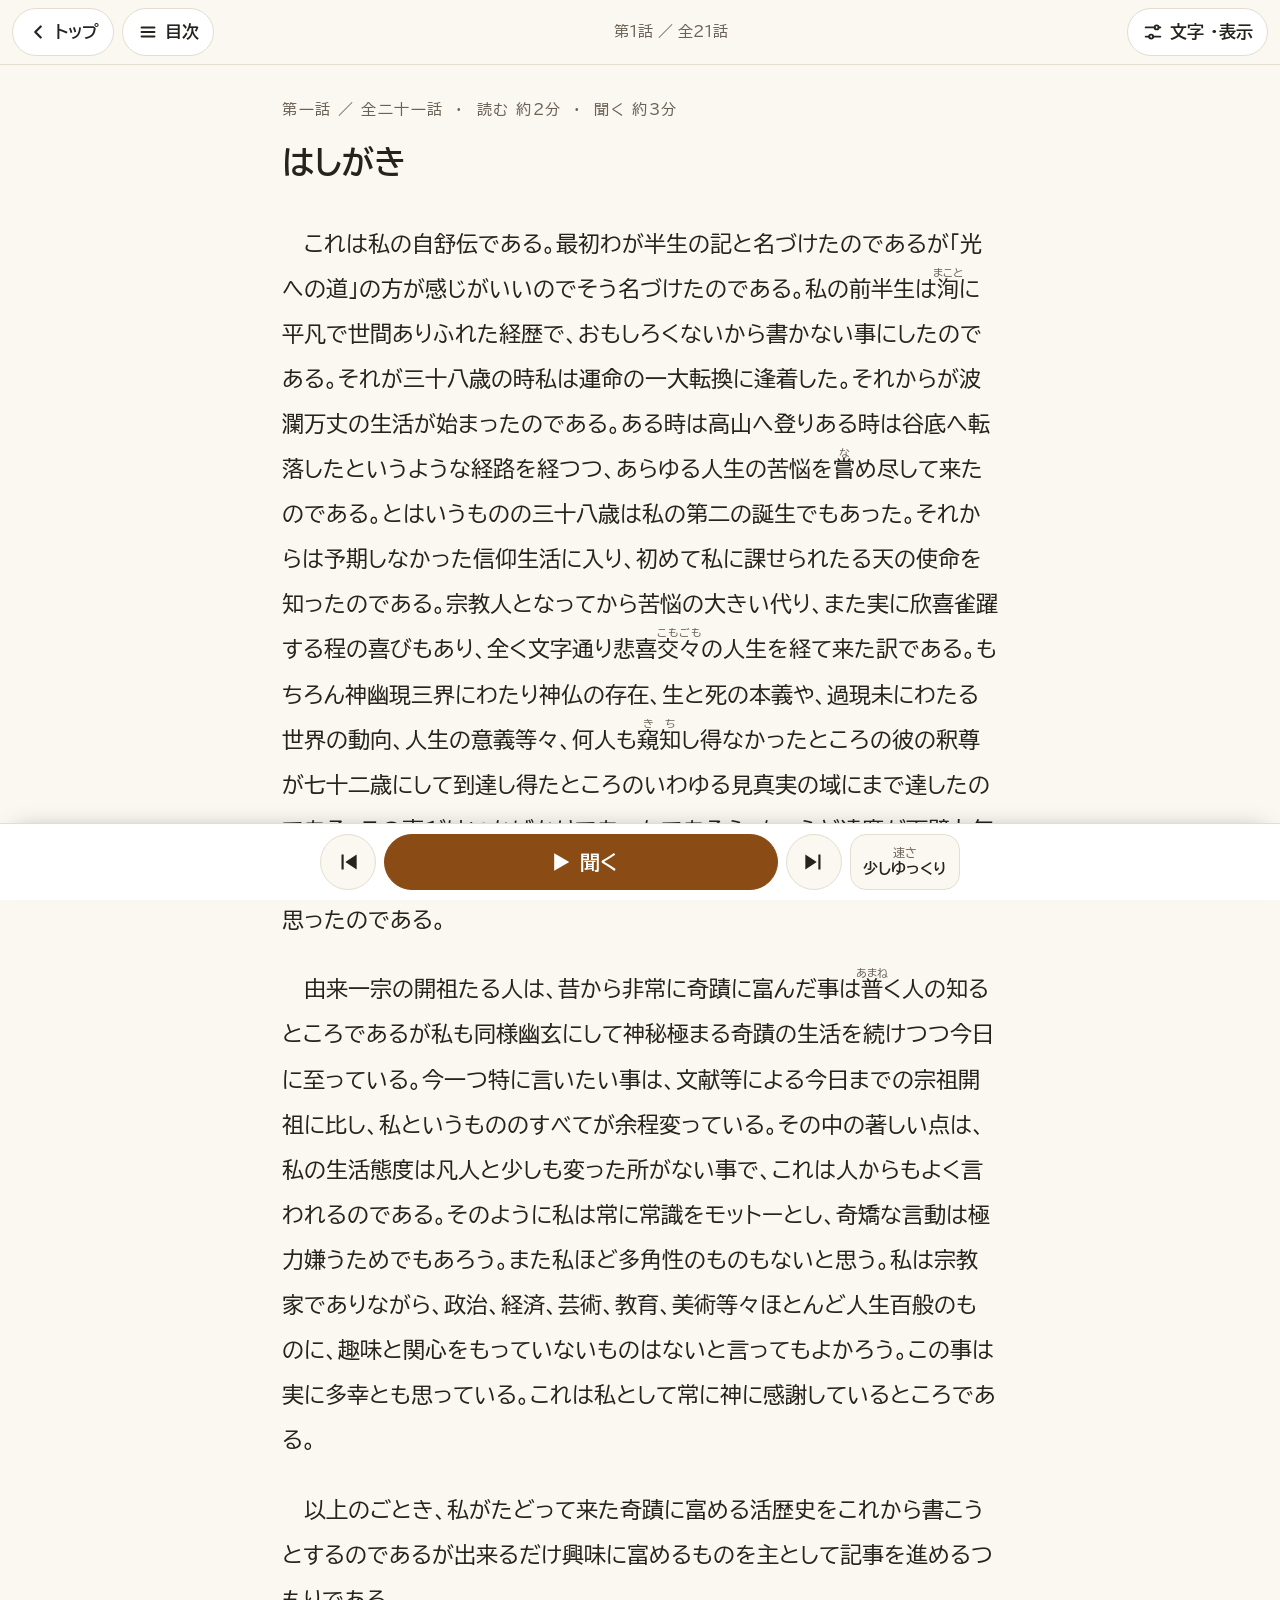
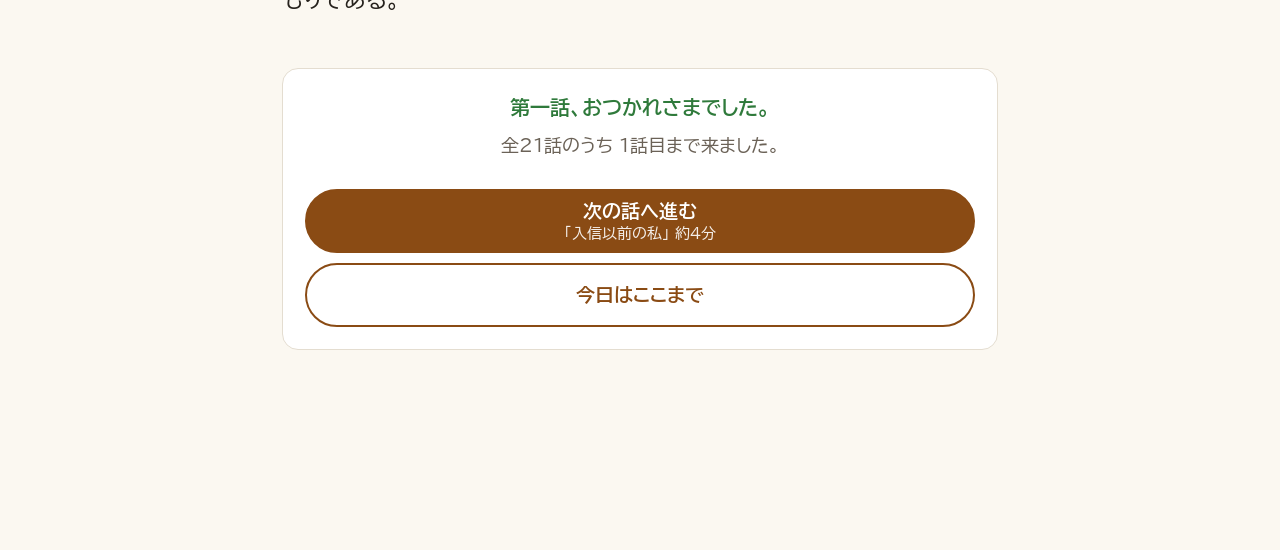
==== read.html @ 4f83bf8d "自観叢書 vol. 9「光への道」: site de leitura fácil com narração karaokê - Leitor de um capítulo por tela: letr" ====
<!doctype html>
<html lang="ja">
<head>
<meta charset="utf-8">
<meta name="viewport" content="width=device-width, initial-scale=1, viewport-fit=cover">
<title>光への道 ｜ 自観叢書</title>
<meta name="description" content="明主様の御論文集『自観叢書』を、大きな文字と読み上げで気軽に。">
<link rel="preconnect" href="https://fonts.googleapis.com">
<link rel="preconnect" href="https://fonts.gstatic.com" crossorigin>
<link href="https://fonts.googleapis.com/css2?family=BIZ+UDMincho:wght@400;700&family=BIZ+UDPGothic:wght@400;700&display=swap" rel="stylesheet">
<link rel="stylesheet" href="css/site.css">
<script src="js/common.js"></script>
</head>
<body class="page-read">

<header class="topbar">
  <a class="chip" href="index.html" aria-label="トップへもどる">
    <svg viewBox="0 0 24 24" fill="none" stroke="currentColor" stroke-width="2.4" stroke-linecap="round" stroke-linejoin="round" aria-hidden="true"><polyline points="15 18 9 12 15 6"/></svg>トップ
  </a>
  <button class="chip" type="button" id="btnToc" aria-haspopup="dialog">
    <svg viewBox="0 0 24 24" fill="none" stroke="currentColor" stroke-width="2.2" stroke-linecap="round" aria-hidden="true"><line x1="5" y1="7" x2="19" y2="7"/><line x1="5" y1="12" x2="19" y2="12"/><line x1="5" y1="17" x2="19" y2="17"/></svg>目次
  </button>
  <span class="where" id="where"></span>
  <button class="chip" type="button" id="btnSettings" aria-haspopup="dialog">
    <svg viewBox="0 0 24 24" fill="none" stroke="currentColor" stroke-width="2" stroke-linecap="round" stroke-linejoin="round" aria-hidden="true"><path d="M4 7h10M18 7h2M4 17h4M12 17h8"/><circle cx="16" cy="7" r="2.2"/><circle cx="10" cy="17" r="2.2"/></svg>文字<span class="lg">・表示</span>
  </button>
</header>

<main class="reader" id="reader" lang="ja" tabindex="-1"></main>

<button class="follow-btn" id="btnFollow" type="button" hidden>読んでいる所へ ↓</button>

<!-- Player: grande, com rótulos em palavras -->
<div class="player" role="region" aria-label="読み上げ">
  <div class="player-row">
    <button class="pbtn" type="button" id="btnPrev" aria-label="前の文へ">
      <svg viewBox="0 0 24 24" fill="currentColor" aria-hidden="true"><path d="M6 5h2v14H6zM20 5v14L9.5 12z"/></svg>
    </button>
    <button class="pbtn pbtn-main" type="button" id="btnPlay">
      <svg class="ico-play" viewBox="0 0 24 24" fill="currentColor" aria-hidden="true"><path d="M7 4.5v15l13-7.5z"/></svg>
      <svg class="ico-stop" viewBox="0 0 24 24" fill="currentColor" aria-hidden="true"><rect x="6" y="5" width="4.5" height="14" rx="1"/><rect x="13.5" y="5" width="4.5" height="14" rx="1"/></svg>
      <span id="playLabel">聞く</span>
    </button>
    <button class="pbtn" type="button" id="btnNext" aria-label="次の文へ">
      <svg viewBox="0 0 24 24" fill="currentColor" aria-hidden="true"><path d="M16 5h2v14h-2zM4 5v14l10.5-7z"/></svg>
    </button>
    <button class="pbtn pbtn-rate" type="button" id="btnRate" aria-label="読み上げの速さ"></button>
  </div>
  <p class="player-msg" id="playerMsg" role="status"></p>
</div>

<!-- 目次 -->
<div class="sheet" id="sheetToc" role="dialog" aria-modal="true" aria-labelledby="tocTitle">
  <div class="sheet-backdrop" data-close></div>
  <div class="sheet-card">
    <div class="sheet-head">
      <h2 id="tocTitle">目次</h2>
      <button class="chip" type="button" data-close>閉じる ✕</button>
    </div>
    <ol class="toc" id="tocList"></ol>
  </div>
</div>

<!-- 文字・表示 -->
<div class="sheet" id="sheetSettings" role="dialog" aria-modal="true" aria-labelledby="setTitle">
  <div class="sheet-backdrop" data-close></div>
  <div class="sheet-card">
    <div class="sheet-head">
      <h2 id="setTitle">文字・表示の設定</h2>
      <button class="chip" type="button" data-close>閉じる ✕</button>
    </div>

    <div class="opt">
      <p class="sample">これは私の自舒伝である。<ruby>洵<rt>まこと</rt></ruby>に平凡で…</p>
    </div>
    <div class="opt">
      <p class="opt-label">文字の大きさ</p>
      <div class="seg" id="optSize"></div>
    </div>
    <div class="opt">
      <p class="opt-label">書体</p>
      <div class="seg" data-key="font">
        <button type="button" data-val="gothic" style="font-family:var(--font-gothic)">ゴシック</button>
        <button type="button" data-val="mincho" style="font-family:var(--font-mincho)">明朝</button>
      </div>
    </div>
    <div class="opt">
      <p class="opt-label">背景の色</p>
      <div class="seg" data-key="theme">
        <button type="button" data-val="light">白<span class="sw" style="background:#fbf8f1"></span></button>
        <button type="button" data-val="cream">クリーム<span class="sw" style="background:#f4ecd8"></span></button>
        <button type="button" data-val="dark">黒<span class="sw" style="background:#17150f"></span></button>
        <button type="button" data-val="contrast">見やすさ優先<span class="sw" style="background:#000;border-color:#ff0"></span></button>
      </div>
    </div>
    <div class="opt">
      <p class="opt-label">行の間隔</p>
      <div class="seg" data-key="spacing">
        <button type="button" data-val="normal">ふつう</button>
        <button type="button" data-val="wide">ひろめ</button>
      </div>
    </div>
    <div class="opt">
      <p class="opt-label">ふりがな</p>
      <div class="seg" data-key="ruby">
        <button type="button" data-val="true">表示する</button>
        <button type="button" data-val="false">表示しない</button>
      </div>
      <p class="hint">原文にある読みがなを、漢字の上に小さく表示します。</p>
    </div>
    <div class="opt">
      <p class="opt-label">書き方</p>
      <div class="seg" data-key="vertical">
        <button type="button" data-val="false">横書き</button>
        <button type="button" data-val="true">縦書き</button>
      </div>
    </div>

    <h2 style="font-size:19px;margin:28px 0 0">読み上げ</h2>
    <div class="opt" id="optEngineWrap">
      <p class="opt-label">読み上げの声</p>
      <div class="seg" data-key="engine">
        <button type="button" data-val="audio">朗読<br><small>自然な声・おすすめ</small></button>
        <button type="button" data-val="tts">端末の音声</button>
      </div>
      <p class="hint">「朗読」は画面を消しても聞き続けられます（通信が必要です）。</p>
    </div>
    <div class="opt">
      <p class="opt-label">速さ</p>
      <div class="seg" id="optRate"></div>
    </div>
    <div class="opt" id="optVoiceWrap">
      <p class="opt-label"><label for="optVoice">端末の声</label></p>
      <select id="optVoice"></select>
      <p class="hint" id="voiceHint">声の種類は、お使いの端末によって変わります。</p>
    </div>
    <div class="opt">
      <p class="opt-label">一話を聞き終えたら</p>
      <div class="seg" data-key="autoNext">
        <button type="button" data-val="true">次の話へ進む</button>
        <button type="button" data-val="false">止まる</button>
      </div>
    </div>
  </div>
</div>

<script src="data/vol09.js"></script>
<script src="data/vol09_audio.js"></script>
<script src="js/karaoke.js"></script>
<script src="js/reader.js"></script>
</body>
</html>
---- css/site.css ----
/* ============================================================
   自観叢書 — leitura acessível
   Tokens por tema em :root[data-theme]. Tamanho do texto em --fs
   (definido por js/common.js a partir das configurações).
   ============================================================ */

:root {
  --fs: 22px;
  --lh: 2.05;
  --font-gothic: 'BIZ UDPGothic', 'Hiragino Sans', 'Yu Gothic UI', 'Meiryo', sans-serif;
  --font-mincho: 'BIZ UDMincho', 'Hiragino Mincho ProN', 'Yu Mincho', serif;
  --font-text: var(--font-gothic);

  --bg: #fbf8f1;
  --surface: #ffffff;
  --ink: #26221d;
  --muted: #6b6257;
  --line: #e4ddd0;
  --accent: #8a4b14;          /* marrom-âmbar, contraste AA sobre --bg */
  --accent-ink: #ffffff;
  --accent-soft: #f3e3c6;
  --cur-bg: #fff1b8;          /* frase sendo lida */
  --done-ink: #7a2e00;        /* parte já lida (karaokê) */
  --done-bg: #ffd977;
  --focus: #1d5fbf;
  --shadow: 0 6px 24px -10px rgba(60, 40, 10, .25);
  --ok: #2f7a3b;
  color-scheme: light;
}

:root[data-theme="cream"] {
  --bg: #f4ecd8;
  --surface: #fbf5e6;
  --ink: #3a2f22;
  --muted: #6e604c;
  --line: #e0d3b6;
  --accent-soft: #ead8b2;
  --cur-bg: #fde9a4;
}

:root[data-theme="dark"] {
  --bg: #17150f;
  --surface: #221f18;
  --ink: #ece4d6;
  --muted: #a99f8f;
  --line: #3a352b;
  --accent: #e0a560;
  --accent-ink: #1a140c;
  --accent-soft: #3a2e1d;
  --cur-bg: #3b3220;
  --done-ink: #ffd27a;
  --done-bg: #5a4518;
  --focus: #7fb0ff;
  --shadow: 0 6px 24px -10px rgba(0, 0, 0, .7);
  --ok: #7cc489;
  color-scheme: dark;
}

:root[data-theme="contrast"] {
  --bg: #000000;
  --surface: #000000;
  --ink: #ffff00;
  --muted: #ffffff;
  --line: #ffffff;
  --accent: #00ffff;
  --accent-ink: #000000;
  --accent-soft: #002b2b;
  --cur-bg: #1a1a1a;
  --done-ink: #000000;
  --done-bg: #ffffff;
  --focus: #00ffff;
  --shadow: none;
  --ok: #00ff66;
  color-scheme: dark;
}

:root[data-font="mincho"] { --font-text: var(--font-mincho); }
:root[data-spacing="normal"] { --lh: 1.8; }

* { box-sizing: border-box; }

html { -webkit-text-size-adjust: 100%; }

body {
  margin: 0;
  background: var(--bg);
  color: var(--ink);
  font-family: var(--font-gothic);
  font-size: 18px;
  line-height: 1.7;
  font-feature-settings: "palt" 0;
}

a { color: var(--accent); }

:focus-visible {
  outline: 3px solid var(--focus);
  outline-offset: 2px;
  border-radius: 6px;
}

button { font: inherit; color: inherit; }

.sr-only {
  position: absolute; width: 1px; height: 1px; overflow: hidden;
  clip: rect(0 0 0 0); white-space: nowrap;
}

/* ---------- Botões ---------- */
.btn {
  display: inline-flex;
  align-items: center;
  justify-content: center;
  gap: .5em;
  min-height: 56px;
  padding: 0 1.4em;
  border-radius: 999px;
  border: 2px solid var(--accent);
  background: transparent;
  color: var(--accent);
  font-size: 19px;
  font-weight: 700;
  text-decoration: none;
  cursor: pointer;
  transition: background .15s, color .15s, transform .1s;
}
.btn:hover { background: var(--accent-soft); }
.btn:active { transform: scale(.98); }
.btn-primary { background: var(--accent); color: var(--accent-ink); }
.btn-primary:hover { background: var(--accent); filter: brightness(1.08); }
.btn svg { width: 1.2em; height: 1.2em; flex: none; }

/* ============================================================
   Página inicial
   ============================================================ */
.home { max-width: 880px; margin: 0 auto; padding: 0 16px 64px; }

.home-top {
  display: flex; align-items: center; justify-content: space-between;
  padding: 14px 0; gap: 12px;
}
.brand { font-size: 15px; font-weight: 700; letter-spacing: .2em; color: var(--muted); }

.hero {
  display: grid;
  grid-template-columns: 1fr;
  gap: 24px;
  padding: 16px 0 32px;
  align-items: center;
}
@media (min-width: 720px) {
  .hero { grid-template-columns: 220px 1fr; gap: 40px; padding: 32px 0 48px; }
}
.hero-cover {
  width: 160px; margin: 0 auto;
  border-radius: 6px;
  box-shadow: var(--shadow);
  border: 1px solid var(--line);
  display: block;
}
@media (min-width: 720px) { .hero-cover { width: 220px; } }

.eyebrow { margin: 0; color: var(--muted); font-size: 16px; letter-spacing: .15em; }
.hero h1 {
  font-family: var(--font-mincho);
  font-size: clamp(40px, 9vw, 60px);
  line-height: 1.25;
  margin: 6px 0 4px;
  font-weight: 700;
  letter-spacing: .08em;
}
.byline { margin: 0 0 18px; color: var(--muted); font-size: 16px; }
.lead { font-size: 21px; line-height: 1.9; margin: 0 0 24px; }
.cta { display: flex; flex-wrap: wrap; gap: 12px; }
.cta .btn { flex: 1 1 220px; }
.cta-sub { margin: 10px 0 0; color: var(--muted); font-size: 16px; }

.progress {
  margin-top: 22px;
  font-size: 16px;
  color: var(--muted);
}
.progress-bar {
  height: 12px; border-radius: 999px; background: var(--line); overflow: hidden; margin-top: 6px;
}
.progress-bar span { display: block; height: 100%; background: var(--ok); border-radius: 999px; transition: width .4s; }

.section-title {
  font-size: 22px; margin: 40px 0 14px; padding-bottom: 8px; border-bottom: 2px solid var(--line);
}

/* Lista de capítulos */
.toc { list-style: none; padding: 0; margin: 0; display: grid; gap: 10px; }
.toc a {
  display: grid;
  grid-template-columns: 3.2em 1fr auto;
  align-items: center;
  gap: 12px;
  min-height: 64px;
  padding: 10px 16px;
  border-radius: 14px;
  background: var(--surface);
  border: 1px solid var(--line);
  color: var(--ink);
  text-decoration: none;
}
.toc a:hover { border-color: var(--accent); }
.toc .num { color: var(--muted); font-size: 15px; white-space: nowrap; }
.toc .ttl { font-size: 20px; font-weight: 700; line-height: 1.4; }
.toc .min { color: var(--muted); font-size: 15px; white-space: nowrap; text-align: right; }
.toc .is-read .num { color: var(--ok); font-weight: 700; }
.toc .is-last { border: 2px solid var(--accent); }

.howto { display: grid; gap: 12px; grid-template-columns: 1fr; }
@media (min-width: 720px) { .howto { grid-template-columns: repeat(3, 1fr); } }
.howto div {
  background: var(--surface); border: 1px solid var(--line); border-radius: 14px; padding: 16px 18px;
}
.howto b { display: block; font-size: 19px; margin-bottom: 4px; }
.howto p { margin: 0; font-size: 17px; color: var(--muted); line-height: 1.7; }

.home-foot { margin-top: 48px; color: var(--muted); font-size: 15px; text-align: center; }

/* ============================================================
   Leitor
   ============================================================ */
.topbar {
  position: sticky; top: 0; z-index: 20;
  display: flex; align-items: center; justify-content: space-between; gap: 8px;
  padding: 8px 12px;
  background: var(--bg);
  border-bottom: 1px solid var(--line);
}
.topbar .chip {
  display: inline-flex; align-items: center; gap: 6px;
  min-height: 48px; padding: 0 14px;
  border-radius: 999px; border: 1px solid var(--line);
  background: var(--surface); color: var(--ink);
  font-size: 17px; font-weight: 700; text-decoration: none; cursor: pointer;
}
.topbar .chip { white-space: nowrap; }
.topbar .chip svg { width: 22px; height: 22px; flex: none; }
.topbar .where { font-size: 15px; color: var(--muted); text-align: center; flex: 1; min-width: 0; white-space: nowrap; overflow: hidden; text-overflow: ellipsis; }
@media (max-width: 480px) {
  .topbar { padding: 8px; gap: 6px; }
  .topbar .chip { padding: 0 10px; font-size: 16px; gap: 4px; }
  .topbar .where { display: none; }
  .topbar .chip .lg { display: none; }
}

.reader {
  max-width: 34em;
  margin: 0 auto;
  padding: 24px 16px 200px;
  font-family: var(--font-text);
  font-size: var(--fs);
  line-height: var(--lh);
}

.ch-head { margin: 8px 0 1.6em; }
.ch-kicker { font-size: .7em; color: var(--muted); letter-spacing: .1em; margin: 0; line-height: 1.6; }
.ch-title { font-size: 1.45em; line-height: 1.5; margin: .2em 0 0; font-weight: 700; }

.reader p { margin: 0 0 1.1em; }
.reader p.indent { text-indent: 1em; }
.reader .waka {
  margin: 1.4em 0; padding: .8em 1em;
  border-left: 4px solid var(--accent-soft);
  font-family: var(--font-mincho);
}
.reader .waka .s { display: block; }
.reader .waka .s + .s { padding-left: 3em; }
.reader .note {
  font-size: .85em; color: var(--muted);
  background: var(--surface); border: 1px solid var(--line); border-radius: 10px;
  padding: .5em .9em;
}

/* Frases (unidade do karaokê) */
.s { border-radius: 4px; cursor: pointer; transition: background .25s; -webkit-box-decoration-break: clone; box-decoration-break: clone; }
.s:hover { background: var(--accent-soft); }
.s.cur { background: var(--cur-bg); box-shadow: 0 0 0 3px var(--cur-bg); }
.s .k.done { color: var(--done-ink); background: var(--done-bg); }
.ch-title .s.cur { box-shadow: 0 0 0 4px var(--cur-bg); }

rt { font-size: .5em; color: var(--muted); }
.no-ruby rt { display: none; }

/* Fim do capítulo */
.ch-end {
  margin: 2.5em 0 0;
  padding: 1.2em;
  border-radius: 16px;
  background: var(--surface);
  border: 1px solid var(--line);
  font-family: var(--font-gothic);
  font-size: 18px;
  line-height: 1.7;
  text-align: center;
}
.ch-end .done-msg { font-size: 20px; font-weight: 700; color: var(--ok); margin: 0 0 .3em; }
.ch-end .sub { margin: 0 0 1em; color: var(--muted); }
.ch-end .next-ttl { display: block; font-size: 15px; font-weight: 400; opacity: .9; }
.ch-end .btn { width: 100%; margin-top: 10px; min-height: 64px; flex-direction: column; gap: 0; line-height: 1.3; padding: 8px 16px; }
.colophon { margin-top: 2em; font-size: 15px; color: var(--muted); line-height: 1.9; text-align: left; }
.colophon h3 { font-size: 16px; margin: 0 0 .4em; }

/* ---------- Escrita vertical (縦書き) ---------- */
.vertical .reader {
  writing-mode: vertical-rl;
  width: 100%;              /* fluxo ortogonal: sem isto a largura segue o conteúdo */
  max-width: none;
  height: calc(100dvh - 65px - 96px);
  margin: 0;
  padding: 24px 16px;
  overflow-x: auto;
  overflow-y: hidden;
}
.vertical .reader p { margin: 0 0 0 1.1em; }
.vertical .ch-head { margin: 0 0 0 1.6em; }
.vertical .reader .waka { border-left: none; border-top: 4px solid var(--accent-soft); margin: 0 1.4em; padding: 1em .8em; }
.vertical .reader .waka .s + .s { padding-left: 0; padding-top: 3em; }
.vertical .ch-end { writing-mode: horizontal-tb; width: min(320px, 80vw); align-self: start; margin: 0 2em 0 0; }
.vertical .s.cur { box-shadow: 0 0 0 3px var(--cur-bg); }

/* ---------- Barra do player ---------- */
.player {
  position: fixed; left: 0; right: 0; bottom: 0; z-index: 30;
  background: var(--surface);
  border-top: 1px solid var(--line);
  box-shadow: 0 -8px 24px -16px rgba(0,0,0,.35);
  padding: 10px 12px calc(10px + env(safe-area-inset-bottom));
}
.player-row {
  max-width: 640px; margin: 0 auto;
  display: grid;
  grid-template-columns: 56px minmax(120px, 1fr) 56px auto;
  gap: 8px; align-items: center;
}
.pbtn {
  min-height: 56px; min-width: 56px;
  border-radius: 999px;
  border: 1px solid var(--line);
  background: var(--bg);
  display: inline-flex; align-items: center; justify-content: center; gap: 6px;
  cursor: pointer; font-size: 16px; font-weight: 700;
}
.pbtn svg { width: 26px; height: 26px; }
.pbtn-main {
  background: var(--accent); color: var(--accent-ink); border-color: var(--accent);
  font-size: 20px; padding: 0 18px; white-space: nowrap;
}
.pbtn-main svg { width: 28px; height: 28px; }
.pbtn-main .ico-stop,
.pbtn-main.is-playing .ico-play { display: none; }
.pbtn-main.is-playing .ico-stop { display: inline; }
.pbtn-rate { padding: 4px 12px; font-size: 15px; min-width: 88px; max-width: 120px; flex-direction: column; gap: 0; line-height: 1.25; border-radius: 16px; }
.pbtn-rate small { font-size: 12px; font-weight: 400; color: var(--muted); }
.pbtn[disabled] { opacity: .45; cursor: default; }
.player-msg { max-width: 640px; margin: 8px auto 0; font-size: 15px; color: var(--muted); text-align: center; }
.player-msg:empty { display: none; }
.pulse { animation: pulse 1.6s ease-in-out infinite; }
@keyframes pulse { 0%, 100% { box-shadow: 0 0 0 0 rgba(138, 75, 20, .45); } 50% { box-shadow: 0 0 0 12px rgba(138, 75, 20, 0); } }

/* Botão "voltar à posição" quando o usuário rola durante a leitura */
.follow-btn {
  position: fixed; right: 16px; bottom: calc(96px + env(safe-area-inset-bottom)); z-index: 31;
  min-height: 52px; padding: 0 18px; border-radius: 999px;
  background: var(--ink); color: var(--bg); border: none;
  font-size: 16px; font-weight: 700; box-shadow: var(--shadow); cursor: pointer;
}
.follow-btn[hidden] { display: none; }

/* ---------- Painéis (目次 / 設定) ---------- */
.sheet { position: fixed; inset: 0; z-index: 50; display: none; }
.sheet.open { display: block; }
.sheet-backdrop { position: absolute; inset: 0; background: rgba(0,0,0,.45); }
.sheet-card {
  position: absolute; left: 0; right: 0; bottom: 0;
  max-height: 88dvh; overflow-y: auto;
  background: var(--bg); color: var(--ink);
  border-radius: 20px 20px 0 0;
  padding: 8px 16px calc(24px + env(safe-area-inset-bottom));
  font-family: var(--font-gothic);
  writing-mode: horizontal-tb;
}
@media (min-width: 720px) {
  .sheet-card { left: 50%; right: auto; width: 600px; transform: translateX(-50%); bottom: 24px; border-radius: 20px; max-height: 84dvh; }
}
.sheet-head { display: flex; align-items: center; justify-content: space-between; position: sticky; top: 0; background: var(--bg); padding: 8px 0; z-index: 1; }
.sheet-head h2 { font-size: 21px; margin: 0; }

.opt { margin: 14px 0 20px; }
.opt-label { font-size: 17px; font-weight: 700; margin: 0 0 8px; }
.seg { display: flex; flex-wrap: wrap; gap: 8px; }
.seg button {
  flex: 1 1 0; min-width: 72px; min-height: 52px; padding: 4px 10px;
  border-radius: 12px; border: 2px solid var(--line); background: var(--surface);
  cursor: pointer; font-size: 17px; font-weight: 700; line-height: 1.3;
}
.seg button[aria-pressed="true"] { border-color: var(--accent); background: var(--accent-soft); }
.seg small { font-size: 13px; font-weight: 400; color: var(--muted); }
.opt[hidden] { display: none; }
.seg .sw { display: block; width: 100%; height: 14px; border-radius: 4px; margin-top: 4px; border: 1px solid var(--line); }
.opt select {
  width: 100%; min-height: 52px; font-size: 17px; padding: 0 12px;
  border-radius: 12px; border: 2px solid var(--line); background: var(--surface); color: var(--ink);
}
.opt .hint { margin: 6px 0 0; color: var(--muted); font-size: 15px; }
.sample { padding: 12px 14px; border: 1px dashed var(--line); border-radius: 12px; font-family: var(--font-text); font-size: var(--fs); line-height: var(--lh); }

.sheet .toc a { min-height: 58px; }

/* ---------- Impressão ---------- */
@media print {
  .topbar, .player, .follow-btn, .sheet, .ch-end .btn { display: none !important; }
  body { background: #fff; color: #000; }
  .reader { padding: 0; max-width: none; font-size: 12pt; }
  .s.cur, .s .k.done { background: none !important; box-shadow: none !important; color: inherit !important; }
}

@media (prefers-reduced-motion: reduce) {
  * { transition: none !important; animation: none !important; scroll-behavior: auto !important; }
}
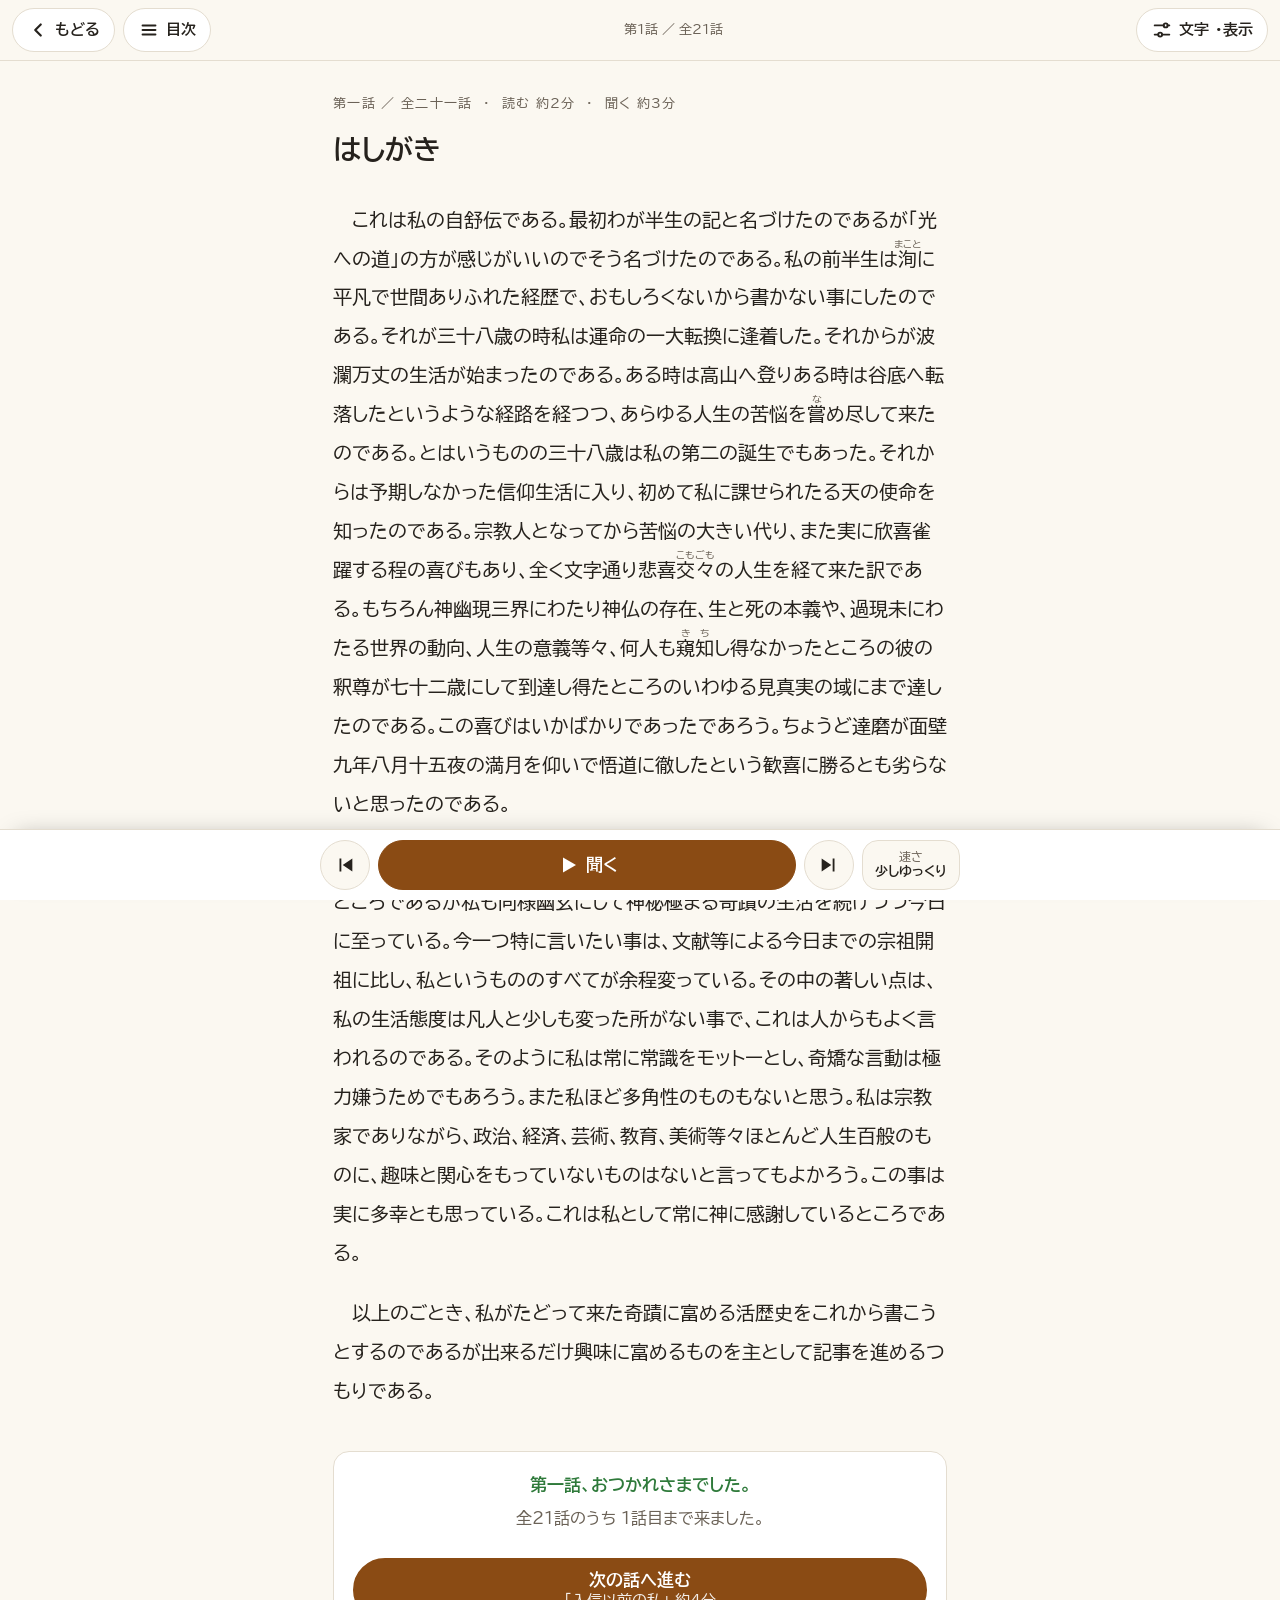
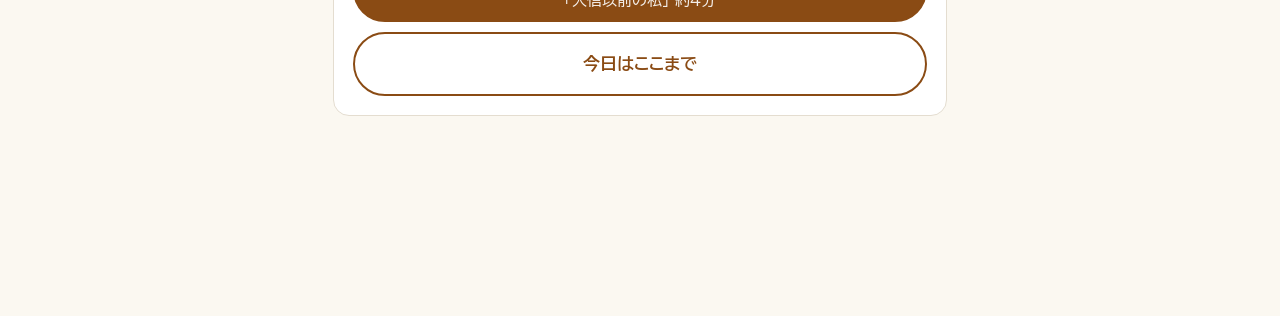
==== commit c39487b2: "Estante de volumes, sem texto de convite e letras menores - index.html vira a estante do 自観叢書 (um ca" ====
--- a/read.html
+++ b/read.html
@@ -9,13 +9,14 @@
 <link rel="preconnect" href="https://fonts.gstatic.com" crossorigin>
 <link href="https://fonts.googleapis.com/css2?family=BIZ+UDMincho:wght@400;700&family=BIZ+UDPGothic:wght@400;700&display=swap" rel="stylesheet">
 <link rel="stylesheet" href="css/site.css">
+<script src="data/library.js"></script>
 <script src="js/common.js"></script>
 </head>
 <body class="page-read">
 
 <header class="topbar">
-  <a class="chip" href="index.html" aria-label="トップへもどる">
-    <svg viewBox="0 0 24 24" fill="none" stroke="currentColor" stroke-width="2.4" stroke-linecap="round" stroke-linejoin="round" aria-hidden="true"><polyline points="15 18 9 12 15 6"/></svg>トップ
+  <a class="chip" id="btnBack" href="index.html" aria-label="この巻の表紙へもどる">
+    <svg viewBox="0 0 24 24" fill="none" stroke="currentColor" stroke-width="2.4" stroke-linecap="round" stroke-linejoin="round" aria-hidden="true"><polyline points="15 18 9 12 15 6"/></svg>もどる
   </a>
   <button class="chip" type="button" id="btnToc" aria-haspopup="dialog">
     <svg viewBox="0 0 24 24" fill="none" stroke="currentColor" stroke-width="2.2" stroke-linecap="round" aria-hidden="true"><line x1="5" y1="7" x2="19" y2="7"/><line x1="5" y1="12" x2="19" y2="12"/><line x1="5" y1="17" x2="19" y2="17"/></svg>目次
@@ -144,8 +145,7 @@
   </div>
 </div>
 
-<script src="data/vol09.js"></script>
-<script src="data/vol09_audio.js"></script>
+<script>JKS.writeVolumeData(true);</script>
 <script src="js/karaoke.js"></script>
 <script src="js/reader.js"></script>
 </body>
--- a/css/site.css
+++ b/css/site.css
@@ -86,7 +86,7 @@
   background: var(--bg);
   color: var(--ink);
   font-family: var(--font-gothic);
-  font-size: 18px;
+  font-size: 16px;
   line-height: 1.7;
   font-feature-settings: "palt" 0;
 }
@@ -112,13 +112,13 @@
   align-items: center;
   justify-content: center;
   gap: .5em;
-  min-height: 56px;
-  padding: 0 1.4em;
+  min-height: 50px;
+  padding: 0 1.3em;
   border-radius: 999px;
   border: 2px solid var(--accent);
   background: transparent;
   color: var(--accent);
-  font-size: 19px;
+  font-size: 17px;
   font-weight: 700;
   text-decoration: none;
   cursor: pointer;
@@ -139,7 +139,7 @@
   display: flex; align-items: center; justify-content: space-between;
   padding: 14px 0; gap: 12px;
 }
-.brand { font-size: 15px; font-weight: 700; letter-spacing: .2em; color: var(--muted); }
+.brand { font-size: 14px; font-weight: 700; letter-spacing: .2em; color: var(--muted); text-decoration: none; }
 
 .hero {
   display: grid;
@@ -149,45 +149,66 @@
   align-items: center;
 }
 @media (min-width: 720px) {
-  .hero { grid-template-columns: 220px 1fr; gap: 40px; padding: 32px 0 48px; }
+  .hero { grid-template-columns: 180px 1fr; gap: 36px; padding: 28px 0 40px; }
 }
 .hero-cover {
-  width: 160px; margin: 0 auto;
+  width: 130px; margin: 0 auto;
   border-radius: 6px;
   box-shadow: var(--shadow);
   border: 1px solid var(--line);
   display: block;
 }
-@media (min-width: 720px) { .hero-cover { width: 220px; } }
-
-.eyebrow { margin: 0; color: var(--muted); font-size: 16px; letter-spacing: .15em; }
+@media (min-width: 720px) { .hero-cover { width: 180px; } }
+
+.eyebrow { margin: 0; color: var(--muted); font-size: 14px; letter-spacing: .15em; }
 .hero h1 {
   font-family: var(--font-mincho);
-  font-size: clamp(40px, 9vw, 60px);
+  font-size: clamp(30px, 7vw, 46px);
   line-height: 1.25;
   margin: 6px 0 4px;
   font-weight: 700;
   letter-spacing: .08em;
 }
-.byline { margin: 0 0 18px; color: var(--muted); font-size: 16px; }
+.byline { margin: 0 0 18px; color: var(--muted); font-size: 14px; }
 .lead { font-size: 21px; line-height: 1.9; margin: 0 0 24px; }
 .cta { display: flex; flex-wrap: wrap; gap: 12px; }
 .cta .btn { flex: 1 1 220px; }
-.cta-sub { margin: 10px 0 0; color: var(--muted); font-size: 16px; }
+.cta-sub { margin: 10px 0 0; color: var(--muted); font-size: 14px; }
 
 .progress {
-  margin-top: 22px;
-  font-size: 16px;
+  margin-top: 20px;
+  font-size: 14px;
   color: var(--muted);
 }
 .progress-bar {
-  height: 12px; border-radius: 999px; background: var(--line); overflow: hidden; margin-top: 6px;
+  height: 8px; border-radius: 999px; background: var(--line); overflow: hidden; margin-top: 6px;
 }
 .progress-bar span { display: block; height: 100%; background: var(--ok); border-radius: 999px; transition: width .4s; }
 
 .section-title {
-  font-size: 22px; margin: 40px 0 14px; padding-bottom: 8px; border-bottom: 2px solid var(--line);
-}
+  font-size: 18px; margin: 32px 0 12px; padding-bottom: 8px; border-bottom: 2px solid var(--line);
+}
+
+/* Estante (index.html): um cartão por volume */
+.shelf-head { padding: 28px 0 8px; }
+.shelf-head h1 { font-family: var(--font-mincho); font-size: clamp(28px, 6vw, 38px); letter-spacing: .12em; margin: 0; }
+.shelf-head p { margin: 2px 0 0; color: var(--muted); font-size: 14px; letter-spacing: .1em; }
+.shelf { list-style: none; padding: 0; margin: 20px 0 0; display: grid; gap: 16px; }
+@media (min-width: 720px) { .shelf { grid-template-columns: repeat(2, 1fr); } }
+.vol-card {
+  display: grid; grid-template-columns: 96px 1fr; gap: 16px; align-items: start;
+  padding: 16px; border-radius: 14px; background: var(--surface); border: 1px solid var(--line);
+}
+.vol-cover img { width: 96px; display: block; border-radius: 4px; border: 1px solid var(--line); box-shadow: var(--shadow); }
+.vol-num { margin: 0; font-size: 13px; color: var(--muted); letter-spacing: .1em; }
+.vol-num .badge { margin-left: 8px; padding: 1px 8px; border-radius: 999px; background: var(--accent-soft); color: var(--accent); font-size: 12px; letter-spacing: 0; }
+.vol-title { margin: 0; font-family: var(--font-mincho); font-size: 24px; line-height: 1.35; }
+.vol-title a { color: var(--ink); text-decoration: none; }
+.vol-meta, .vol-status { margin: 2px 0 0; font-size: 13px; color: var(--muted); }
+.vol-card .progress-bar { margin-top: 6px; }
+.vol-actions { display: flex; flex-wrap: wrap; gap: 8px; margin-top: 12px; }
+.vol-actions .btn { min-height: 44px; font-size: 15px; padding: 0 1.1em; }
+.vol-actions .btn-primary { flex: 1 1 auto; }
 
 /* Lista de capítulos */
 .toc { list-style: none; padding: 0; margin: 0; display: grid; gap: 10px; }
@@ -196,18 +217,18 @@
   grid-template-columns: 3.2em 1fr auto;
   align-items: center;
   gap: 12px;
-  min-height: 64px;
-  padding: 10px 16px;
-  border-radius: 14px;
+  min-height: 54px;
+  padding: 8px 14px;
+  border-radius: 12px;
   background: var(--surface);
   border: 1px solid var(--line);
   color: var(--ink);
   text-decoration: none;
 }
 .toc a:hover { border-color: var(--accent); }
-.toc .num { color: var(--muted); font-size: 15px; white-space: nowrap; }
-.toc .ttl { font-size: 20px; font-weight: 700; line-height: 1.4; }
-.toc .min { color: var(--muted); font-size: 15px; white-space: nowrap; text-align: right; }
+.toc .num { color: var(--muted); font-size: 13px; white-space: nowrap; }
+.toc .ttl { font-size: 17px; font-weight: 700; line-height: 1.4; }
+.toc .min { color: var(--muted); font-size: 13px; white-space: nowrap; text-align: right; }
 .toc .is-read .num { color: var(--ok); font-weight: 700; }
 .toc .is-last { border: 2px solid var(--accent); }
 
@@ -233,14 +254,14 @@
 }
 .topbar .chip {
   display: inline-flex; align-items: center; gap: 6px;
-  min-height: 48px; padding: 0 14px;
+  min-height: 44px; padding: 0 14px;
   border-radius: 999px; border: 1px solid var(--line);
   background: var(--surface); color: var(--ink);
-  font-size: 17px; font-weight: 700; text-decoration: none; cursor: pointer;
+  font-size: 15px; font-weight: 700; text-decoration: none; cursor: pointer;
 }
 .topbar .chip { white-space: nowrap; }
 .topbar .chip svg { width: 22px; height: 22px; flex: none; }
-.topbar .where { font-size: 15px; color: var(--muted); text-align: center; flex: 1; min-width: 0; white-space: nowrap; overflow: hidden; text-overflow: ellipsis; }
+.topbar .where { font-size: 13px; color: var(--muted); text-align: center; flex: 1; min-width: 0; white-space: nowrap; overflow: hidden; text-overflow: ellipsis; }
 @media (max-width: 480px) {
   .topbar { padding: 8px; gap: 6px; }
   .topbar .chip { padding: 0 10px; font-size: 16px; gap: 4px; }
@@ -294,11 +315,11 @@
   background: var(--surface);
   border: 1px solid var(--line);
   font-family: var(--font-gothic);
-  font-size: 18px;
+  font-size: 16px;
   line-height: 1.7;
   text-align: center;
 }
-.ch-end .done-msg { font-size: 20px; font-weight: 700; color: var(--ok); margin: 0 0 .3em; }
+.ch-end .done-msg { font-size: 17px; font-weight: 700; color: var(--ok); margin: 0 0 .3em; }
 .ch-end .sub { margin: 0 0 1em; color: var(--muted); }
 .ch-end .next-ttl { display: block; font-size: 15px; font-weight: 400; opacity: .9; }
 .ch-end .btn { width: 100%; margin-top: 10px; min-height: 64px; flex-direction: column; gap: 0; line-height: 1.3; padding: 8px 16px; }
@@ -334,27 +355,27 @@
 .player-row {
   max-width: 640px; margin: 0 auto;
   display: grid;
-  grid-template-columns: 56px minmax(120px, 1fr) 56px auto;
+  grid-template-columns: 50px minmax(120px, 1fr) 50px auto;
   gap: 8px; align-items: center;
 }
 .pbtn {
-  min-height: 56px; min-width: 56px;
+  min-height: 50px; min-width: 50px;
   border-radius: 999px;
   border: 1px solid var(--line);
   background: var(--bg);
   display: inline-flex; align-items: center; justify-content: center; gap: 6px;
   cursor: pointer; font-size: 16px; font-weight: 700;
 }
-.pbtn svg { width: 26px; height: 26px; }
+.pbtn svg { width: 22px; height: 22px; }
 .pbtn-main {
   background: var(--accent); color: var(--accent-ink); border-color: var(--accent);
-  font-size: 20px; padding: 0 18px; white-space: nowrap;
-}
-.pbtn-main svg { width: 28px; height: 28px; }
+  font-size: 17px; padding: 0 18px; white-space: nowrap;
+}
+.pbtn-main svg { width: 24px; height: 24px; }
 .pbtn-main .ico-stop,
 .pbtn-main.is-playing .ico-play { display: none; }
 .pbtn-main.is-playing .ico-stop { display: inline; }
-.pbtn-rate { padding: 4px 12px; font-size: 15px; min-width: 88px; max-width: 120px; flex-direction: column; gap: 0; line-height: 1.25; border-radius: 16px; }
+.pbtn-rate { padding: 4px 12px; font-size: 13px; min-width: 88px; max-width: 120px; flex-direction: column; gap: 0; line-height: 1.25; border-radius: 16px; }
 .pbtn-rate small { font-size: 12px; font-weight: 400; color: var(--muted); }
 .pbtn[disabled] { opacity: .45; cursor: default; }
 .player-msg { max-width: 640px; margin: 8px auto 0; font-size: 15px; color: var(--muted); text-align: center; }
@@ -364,7 +385,7 @@
 
 /* Botão "voltar à posição" quando o usuário rola durante a leitura */
 .follow-btn {
-  position: fixed; right: 16px; bottom: calc(96px + env(safe-area-inset-bottom)); z-index: 31;
+  position: fixed; right: 16px; bottom: calc(88px + env(safe-area-inset-bottom)); z-index: 31;
   min-height: 52px; padding: 0 18px; border-radius: 999px;
   background: var(--ink); color: var(--bg); border: none;
   font-size: 16px; font-weight: 700; box-shadow: var(--shadow); cursor: pointer;
@@ -388,15 +409,15 @@
   .sheet-card { left: 50%; right: auto; width: 600px; transform: translateX(-50%); bottom: 24px; border-radius: 20px; max-height: 84dvh; }
 }
 .sheet-head { display: flex; align-items: center; justify-content: space-between; position: sticky; top: 0; background: var(--bg); padding: 8px 0; z-index: 1; }
-.sheet-head h2 { font-size: 21px; margin: 0; }
+.sheet-head h2 { font-size: 18px; margin: 0; }
 
 .opt { margin: 14px 0 20px; }
-.opt-label { font-size: 17px; font-weight: 700; margin: 0 0 8px; }
+.opt-label { font-size: 15px; font-weight: 700; margin: 0 0 8px; }
 .seg { display: flex; flex-wrap: wrap; gap: 8px; }
 .seg button {
-  flex: 1 1 0; min-width: 72px; min-height: 52px; padding: 4px 10px;
+  flex: 1 1 0; min-width: 72px; min-height: 46px; padding: 4px 10px;
   border-radius: 12px; border: 2px solid var(--line); background: var(--surface);
-  cursor: pointer; font-size: 17px; font-weight: 700; line-height: 1.3;
+  cursor: pointer; font-size: 15px; font-weight: 700; line-height: 1.3;
 }
 .seg button[aria-pressed="true"] { border-color: var(--accent); background: var(--accent-soft); }
 .seg small { font-size: 13px; font-weight: 400; color: var(--muted); }
